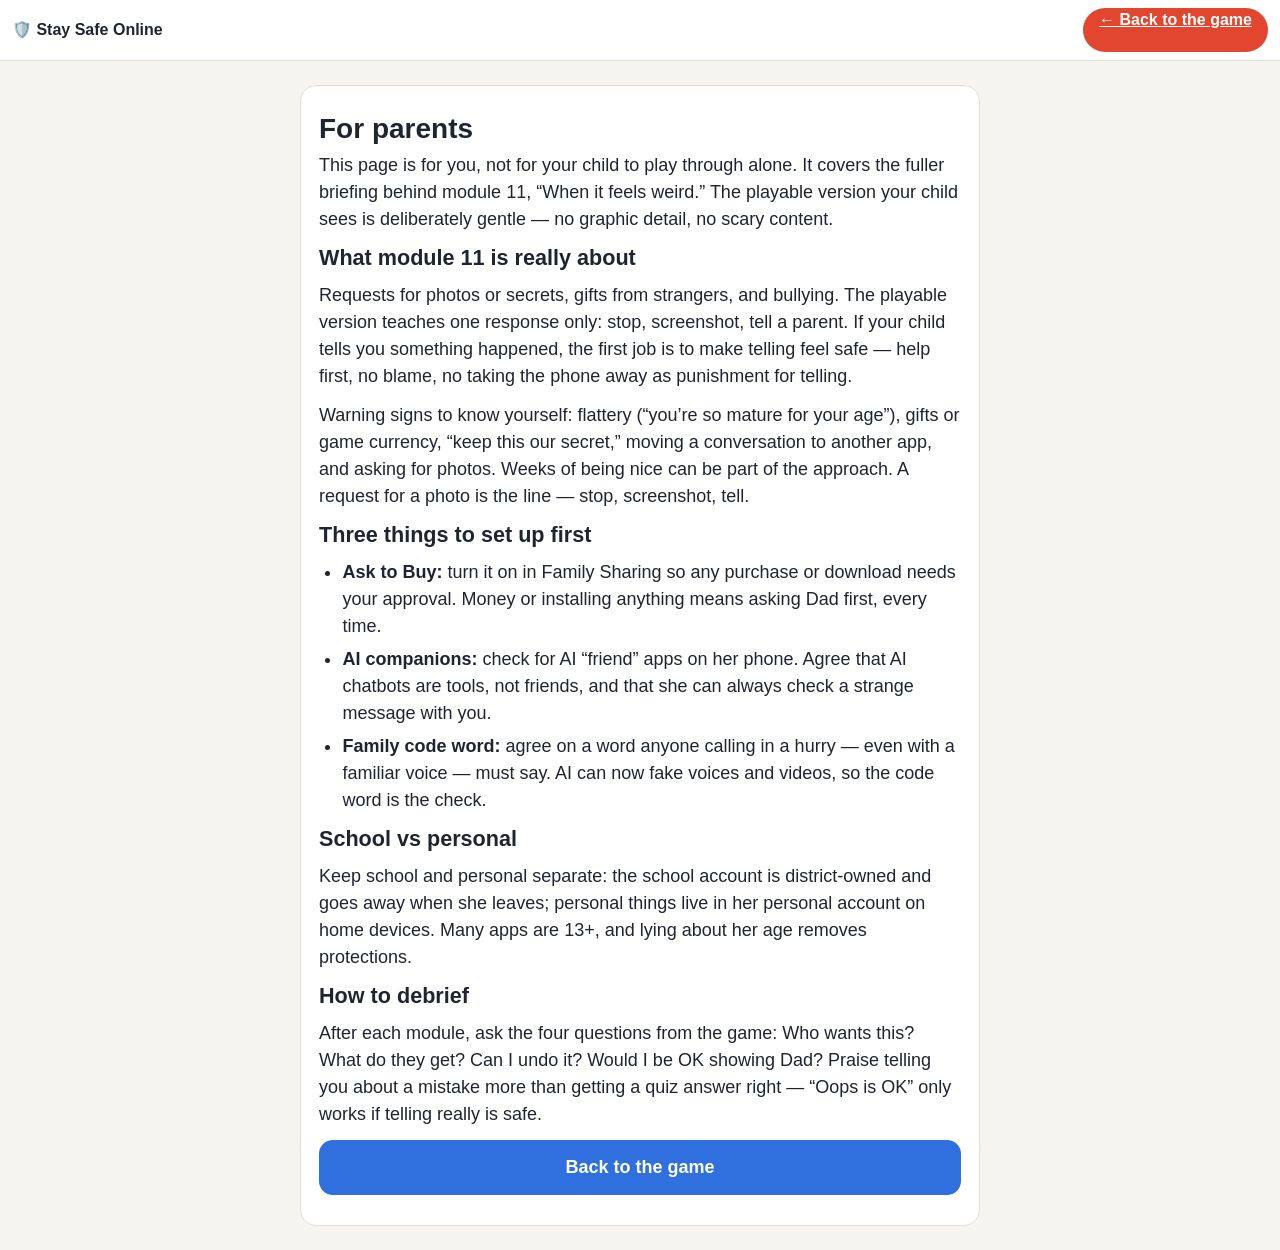
==== parents.html @ 1c19ef4d "Stay Safe Online: 12-module self-paced internet safety game Static GitHub Pages site for an 11-year-" ====
<!DOCTYPE html>
<html lang="en">
<head>
  <meta charset="utf-8">
  <meta name="viewport" content="width=device-width, initial-scale=1, viewport-fit=cover">
  <meta name="robots" content="noindex">
  <title>For parents — Stay Safe Online</title>
  <link rel="stylesheet" href="styles.css">
</head>
<body>
  <header class="topbar">
    <a class="brand" href="index.html">🛡️ Stay Safe Online</a>
    <a class="tell-dad" href="index.html">← Back to the game</a>
  </header>
  <main class="card" style="max-width: 680px; margin: 24px auto;">
    <h1>For parents</h1>
    <p>This page is for you, not for your child to play through alone. It covers the fuller briefing behind module 11, “When it feels weird.” The playable version your child sees is deliberately gentle — no graphic detail, no scary content.</p>

    <h2>What module 11 is really about</h2>
    <p>Requests for photos or secrets, gifts from strangers, and bullying. The playable version teaches one response only: stop, screenshot, tell a parent. If your child tells you something happened, the first job is to make telling feel safe — help first, no blame, no taking the phone away as punishment for telling.</p>
    <p>Warning signs to know yourself: flattery (“you’re so mature for your age”), gifts or game currency, “keep this our secret,” moving a conversation to another app, and asking for photos. Weeks of being nice can be part of the approach. A request for a photo is the line — stop, screenshot, tell.</p>

    <h2>Three things to set up first</h2>
    <ul>
      <li><strong>Ask to Buy:</strong> turn it on in Family Sharing so any purchase or download needs your approval. Money or installing anything means asking Dad first, every time.</li>
      <li><strong>AI companions:</strong> check for AI “friend” apps on her phone. Agree that AI chatbots are tools, not friends, and that she can always check a strange message with you.</li>
      <li><strong>Family code word:</strong> agree on a word anyone calling in a hurry — even with a familiar voice — must say. AI can now fake voices and videos, so the code word is the check.</li>
    </ul>

    <h2>School vs personal</h2>
    <p>Keep school and personal separate: the school account is district-owned and goes away when she leaves; personal things live in her personal account on home devices. Many apps are 13+, and lying about her age removes protections.</p>

    <h2>How to debrief</h2>
    <p>After each module, ask the four questions from the game: Who wants this? What do they get? Can I undo it? Would I be OK showing Dad? Praise telling you about a mistake more than getting a quiz answer right — “Oops is OK” only works if telling really is safe.</p>
    <p><a class="btn primary" href="index.html">Back to the game</a></p>
  </main>
</body>
</html>
---- styles.css ----
/* Stay Safe Online — mobile-first, system fonts only */
:root {
  --bg: #f6f4ef;
  --card: #ffffff;
  --ink: #1f2430;
  --muted: #5c6370;
  --line: #e3dfd6;
  --brand: #2f6fde;
  --brand-dark: #1f56b8;
  --good: #1f8a4c;
  --good-bg: #e7f6ec;
  --oops: #b45d00;
  --oops-bg: #fff3e2;
  --dad: #e2462f;
  --radius: 16px;
  color-scheme: light;
}

* { box-sizing: border-box; }

html { -webkit-text-size-adjust: 100%; }

body {
  margin: 0;
  background: var(--bg);
  color: var(--ink);
  font-family: -apple-system, BlinkMacSystemFont, "Segoe UI", Roboto, Helvetica, Arial, sans-serif;
  font-size: 18px;
  line-height: 1.5;
  overflow-x: hidden;
}

main {
  max-width: 640px;
  margin: 0 auto;
  padding: 16px 16px calc(40px + env(safe-area-inset-bottom));
  outline: none;
}

h1 { font-size: 1.75rem; line-height: 1.2; margin: 8px 0 6px; }
h2 { font-size: 1.35rem; line-height: 1.25; margin: 0 0 10px; }
h3 { font-size: 1.1rem; margin: 0 0 8px; }
p { margin: 0 0 12px; }
ul, ol { padding-left: 1.3em; margin: 0 0 12px; }
li { margin-bottom: 6px; }
a { color: var(--brand-dark); }
.small { font-size: 0.9rem; color: var(--muted); }

/* Top bar */
.topbar {
  position: sticky;
  top: 0;
  z-index: 10;
  display: flex;
  align-items: center;
  justify-content: space-between;
  gap: 8px;
  padding: 8px 12px;
  padding-top: calc(8px + env(safe-area-inset-top));
  background: var(--card);
  border-bottom: 1px solid var(--line);
}
.brand {
  font-weight: 700;
  font-size: 1rem;
  text-decoration: none;
  color: var(--ink);
  min-height: 44px;
  display: flex;
  align-items: center;
}
.tell-dad {
  min-height: 44px;
  padding: 0 16px;
  border: none;
  border-radius: 999px;
  background: var(--dad);
  color: #fff;
  font: inherit;
  font-size: 1rem;
  font-weight: 700;
  cursor: pointer;
}

/* Cards and buttons */
.card {
  background: var(--card);
  border: 1px solid var(--line);
  border-radius: var(--radius);
  padding: 18px;
  margin: 0 0 16px;
}
.btn {
  display: flex;
  align-items: center;
  justify-content: center;
  width: 100%;
  min-height: 52px;
  padding: 12px 16px;
  margin: 0 0 10px;
  border: 2px solid var(--brand);
  border-radius: 14px;
  background: var(--card);
  color: var(--brand-dark);
  font: inherit;
  font-weight: 600;
  text-align: center;
  text-decoration: none;
  cursor: pointer;
}
.btn.primary { background: var(--brand); color: #fff; }
.btn.quiet { border-color: var(--line); color: var(--muted); font-weight: 500; }
.btn:active { transform: scale(0.99); }
.btn[disabled] { opacity: 0.45; cursor: default; }

.choice {
  display: block;
  width: 100%;
  min-height: 52px;
  padding: 14px 16px;
  margin: 0 0 10px;
  border: 2px solid var(--line);
  border-radius: 14px;
  background: var(--card);
  color: var(--ink);
  font: inherit;
  text-align: left;
  cursor: pointer;
}
.choice.picked-good { border-color: var(--good); background: var(--good-bg); }
.choice.picked-oops { border-color: var(--oops); background: var(--oops-bg); }
.choice[disabled] { cursor: default; }

/* Home */
.hero { text-align: center; padding: 12px 4px 4px; }
.hero p { color: var(--muted); }
.progress-line { font-weight: 600; margin: 4px 0 14px; color: var(--ink); }
.module-list { list-style: none; padding: 0; margin: 0 0 16px; }
.module-list li { margin: 0 0 10px; }
.module-link {
  display: flex;
  align-items: center;
  gap: 12px;
  min-height: 60px;
  padding: 12px 14px;
  background: var(--card);
  border: 1px solid var(--line);
  border-radius: 14px;
  color: var(--ink);
  text-decoration: none;
}
.module-num {
  flex: 0 0 36px;
  height: 36px;
  border-radius: 50%;
  background: #e8eefb;
  color: var(--brand-dark);
  font-weight: 700;
  display: flex;
  align-items: center;
  justify-content: center;
}
.module-link.done .module-num { background: var(--good); color: #fff; }
.module-title { flex: 1; font-weight: 600; line-height: 1.3; }
.module-title small { display: block; font-weight: 400; color: var(--muted); font-size: 0.88rem; }
.module-status { font-size: 1.2rem; }

/* Module flow */
.crumb { font-size: 0.9rem; color: var(--muted); margin: 4px 0 8px; }
.steps { display: flex; gap: 6px; margin: 0 0 14px; }
.steps span { flex: 1; height: 6px; border-radius: 3px; background: var(--line); }
.steps span.on { background: var(--brand); }
.question { font-weight: 700; margin: 14px 0 10px; }

.feedback { border-radius: var(--radius); padding: 16px; margin: 6px 0 14px; }
.feedback.good { background: var(--good-bg); border: 2px solid var(--good); }
.feedback.oops { background: var(--oops-bg); border: 2px solid var(--oops); }
.feedback h3 { margin-bottom: 6px; }

.todo { background: #eef3fd; border: 1px solid #cddbf6; border-radius: var(--radius); padding: 16px; margin: 0 0 16px; }
.todo h3 { color: var(--brand-dark); }
.todo ul { margin-bottom: 0; }

.parent-note { background: #fbf2d8; border: 1px dashed #c9a43a; border-radius: var(--radius); padding: 14px 16px; margin: 0 0 16px; font-size: 0.95rem; }

.debrief ol { padding-left: 1.4em; }
.debrief li { font-weight: 600; margin-bottom: 10px; }
.debrief li span { display: block; font-weight: 400; color: var(--muted); font-size: 0.92rem; }

.nav-row { display: flex; gap: 10px; margin-top: 8px; }
.nav-row .btn { flex: 1; margin: 0; font-size: 0.95rem; }

/* Fake screens (phone mock-ups) */
.screen {
  background: #fff;
  border: 3px solid #2a2d34;
  border-radius: 22px;
  padding: 12px;
  margin: 0 0 12px;
  font-size: 0.95rem;
  overflow-wrap: anywhere;
}
.screen-label { font-size: 0.75rem; text-transform: uppercase; letter-spacing: 0.05em; color: var(--muted); margin: 0 0 8px; text-align: center; }
.addr {
  background: #eef0f3;
  border-radius: 10px;
  padding: 6px 10px;
  font-size: 0.85rem;
  color: #3a3f48;
  margin: 0 0 10px;
  text-align: center;
}
.result { padding: 8px 4px; border-bottom: 1px solid #eee; }
.result:last-child { border-bottom: none; }
.result .r-title { color: #1a0dab; font-weight: 600; }
.result .r-url { color: #2a7a3b; font-size: 0.8rem; }
.tag { display: inline-block; font-size: 0.72rem; font-weight: 700; background: #222; color: #fff; border-radius: 4px; padding: 1px 6px; margin-right: 6px; vertical-align: middle; }
.bubble-from { font-size: 0.8rem; color: var(--muted); margin: 0 0 4px; }
.bubble { background: #e9e9eb; border-radius: 18px; padding: 10px 14px; margin: 0 0 8px; max-width: 92%; }
.bubble.me { background: #0a84ff; color: #fff; margin-left: auto; }
.chatline { margin: 0 0 6px; }
.chatline b { color: #6b3fc4; }
.popup {
  border: 2px solid #d33;
  border-radius: 14px;
  padding: 12px;
  text-align: center;
  background: #fff7f7;
}
.popup.calm { border-color: #c8ccd4; background: #fafbfc; }
.fakebtns { display: flex; flex-wrap: wrap; gap: 6px; justify-content: center; margin-top: 8px; }
.fakebtn { display: inline-block; padding: 6px 12px; border-radius: 8px; background: #e6e8ec; font-size: 0.85rem; font-weight: 600; }
.fakebtn.loud { background: #1db954; color: #fff; font-size: 1rem; }
.fakebtn.red { background: #d33; color: #fff; }
.profile { display: flex; gap: 10px; align-items: center; }
.avatar { flex: 0 0 48px; height: 48px; border-radius: 50%; background: #f0e6ff; display: flex; align-items: center; justify-content: center; font-size: 1.6rem; }
.post { border: 1px solid #eee; border-radius: 12px; padding: 8px 10px; margin: 0 0 8px; }

/* Tell Dad modal */
.modal {
  position: fixed;
  inset: 0;
  z-index: 50;
  background: rgba(20, 22, 28, 0.55);
  display: flex;
  align-items: center;
  justify-content: center;
  padding: 16px;
}
.modal[hidden] { display: none; }
.modal-box {
  background: var(--card);
  border-radius: 20px;
  padding: 20px;
  max-width: 440px;
  width: 100%;
  max-height: 90vh;
  overflow-y: auto;
}

/* Parents page */
.parents h2 { margin-top: 8px; }
.parents section { margin-bottom: 18px; }
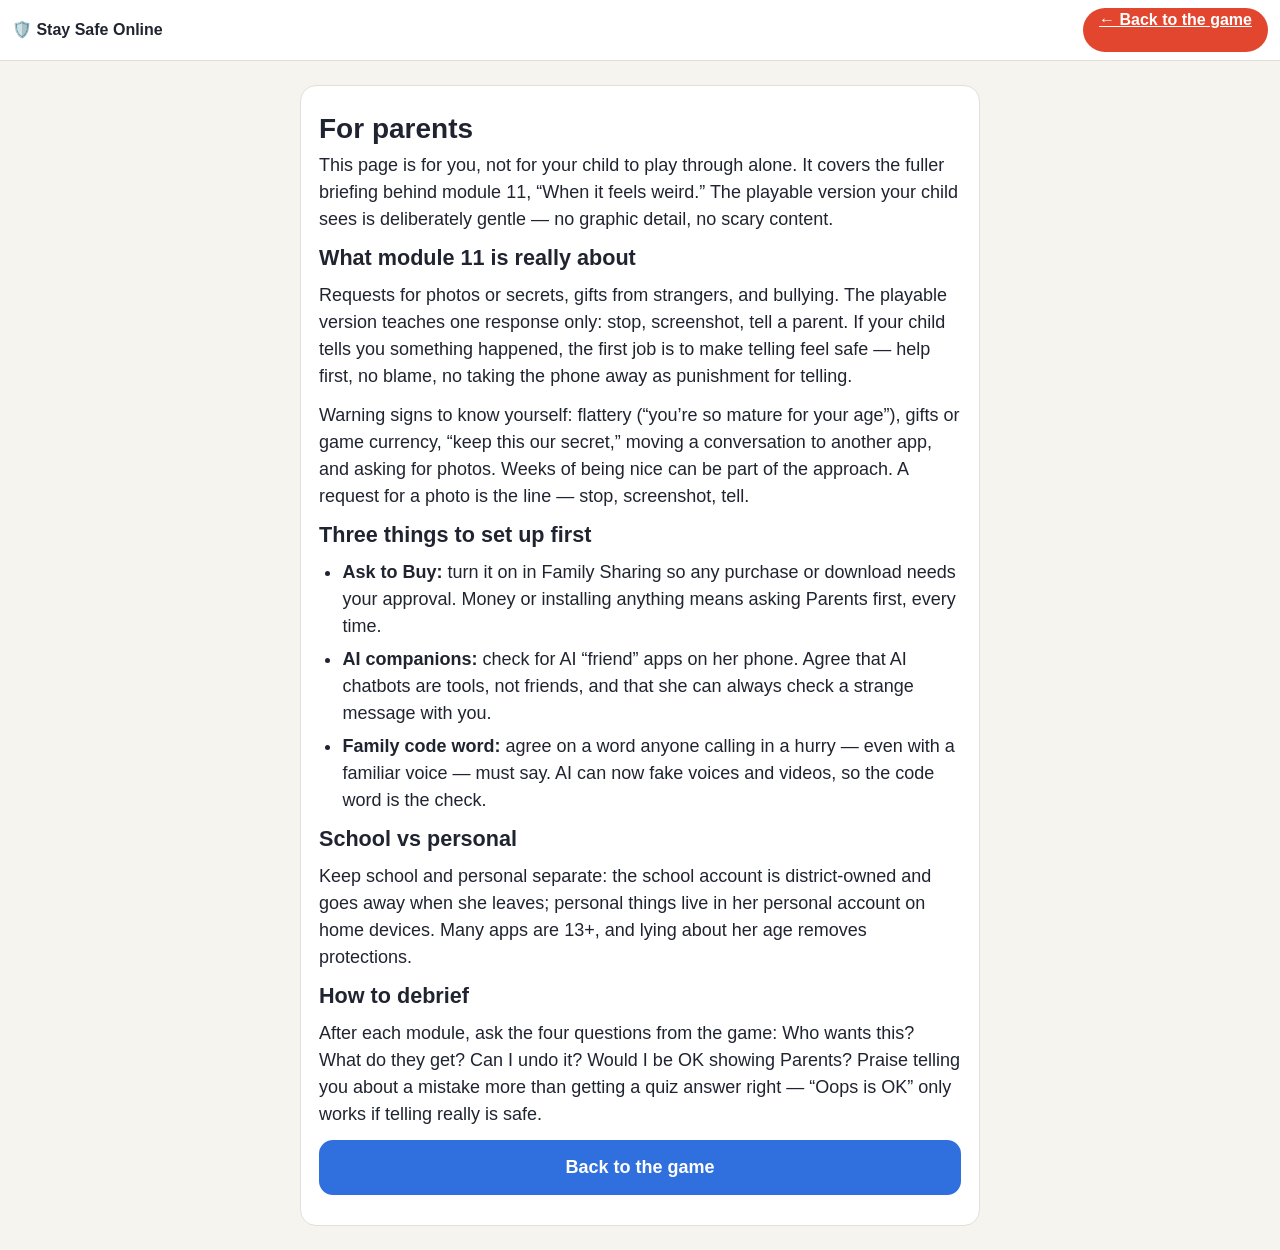
==== commit c6225082: "Say parents instead of dad throughout The button is now Tell Parents, and every mention in scenarios" ====
--- a/parents.html
+++ b/parents.html
@@ -10,7 +10,7 @@
 <body>
   <header class="topbar">
     <a class="brand" href="index.html">🛡️ Stay Safe Online</a>
-    <a class="tell-dad" href="index.html">← Back to the game</a>
+    <a class="tell-parents" href="index.html">← Back to the game</a>
   </header>
   <main class="card" style="max-width: 680px; margin: 24px auto;">
     <h1>For parents</h1>
@@ -22,7 +22,7 @@
 
     <h2>Three things to set up first</h2>
     <ul>
-      <li><strong>Ask to Buy:</strong> turn it on in Family Sharing so any purchase or download needs your approval. Money or installing anything means asking Dad first, every time.</li>
+      <li><strong>Ask to Buy:</strong> turn it on in Family Sharing so any purchase or download needs your approval. Money or installing anything means asking Parents first, every time.</li>
       <li><strong>AI companions:</strong> check for AI “friend” apps on her phone. Agree that AI chatbots are tools, not friends, and that she can always check a strange message with you.</li>
       <li><strong>Family code word:</strong> agree on a word anyone calling in a hurry — even with a familiar voice — must say. AI can now fake voices and videos, so the code word is the check.</li>
     </ul>
@@ -31,7 +31,7 @@
     <p>Keep school and personal separate: the school account is district-owned and goes away when she leaves; personal things live in her personal account on home devices. Many apps are 13+, and lying about her age removes protections.</p>
 
     <h2>How to debrief</h2>
-    <p>After each module, ask the four questions from the game: Who wants this? What do they get? Can I undo it? Would I be OK showing Dad? Praise telling you about a mistake more than getting a quiz answer right — “Oops is OK” only works if telling really is safe.</p>
+    <p>After each module, ask the four questions from the game: Who wants this? What do they get? Can I undo it? Would I be OK showing Parents? Praise telling you about a mistake more than getting a quiz answer right — “Oops is OK” only works if telling really is safe.</p>
     <p><a class="btn primary" href="index.html">Back to the game</a></p>
   </main>
 </body>
--- a/styles.css
+++ b/styles.css
@@ -11,7 +11,7 @@
   --good-bg: #e7f6ec;
   --oops: #b45d00;
   --oops-bg: #fff3e2;
-  --dad: #e2462f;
+  --parents: #e2462f;
   --radius: 16px;
   color-scheme: light;
 }
@@ -69,12 +69,12 @@
   display: flex;
   align-items: center;
 }
-.tell-dad {
+.tell-parents {
   min-height: 44px;
   padding: 0 16px;
   border: none;
   border-radius: 999px;
-  background: var(--dad);
+  background: var(--parents);
   color: #fff;
   font: inherit;
   font-size: 1rem;
@@ -113,24 +113,6 @@
 .btn:active { transform: scale(0.99); }
 .btn[disabled] { opacity: 0.45; cursor: default; }
 
-.choice {
-  display: block;
-  width: 100%;
-  min-height: 52px;
-  padding: 14px 16px;
-  margin: 0 0 10px;
-  border: 2px solid var(--line);
-  border-radius: 14px;
-  background: var(--card);
-  color: var(--ink);
-  font: inherit;
-  text-align: left;
-  cursor: pointer;
-}
-.choice.picked-good { border-color: var(--good); background: var(--good-bg); }
-.choice.picked-oops { border-color: var(--oops); background: var(--oops-bg); }
-.choice[disabled] { cursor: default; }
-
 /* Home */
 .hero { text-align: center; padding: 12px 4px 4px; }
 .hero p { color: var(--muted); }
@@ -172,7 +154,8 @@
 .steps span.on { background: var(--brand); }
 .question { font-weight: 700; margin: 14px 0 10px; }
 
-.feedback { border-radius: var(--radius); padding: 16px; margin: 6px 0 14px; }
+.feedback { border-radius: var(--radius); padding: 16px; margin: 6px 0 14px; scroll-margin-top: 72px; }
+#result { scroll-margin-top: 72px; }
 .feedback.good { background: var(--good-bg); border: 2px solid var(--good); }
 .feedback.oops { background: var(--oops-bg); border: 2px solid var(--oops); }
 .feedback h3 { margin-bottom: 6px; }
@@ -190,53 +173,12 @@
 .nav-row { display: flex; gap: 10px; margin-top: 8px; }
 .nav-row .btn { flex: 1; margin: 0; font-size: 0.95rem; }
 
-/* Fake screens (phone mock-ups) */
-.screen {
-  background: #fff;
-  border: 3px solid #2a2d34;
-  border-radius: 22px;
-  padding: 12px;
-  margin: 0 0 12px;
-  font-size: 0.95rem;
-  overflow-wrap: anywhere;
-}
-.screen-label { font-size: 0.75rem; text-transform: uppercase; letter-spacing: 0.05em; color: var(--muted); margin: 0 0 8px; text-align: center; }
-.addr {
-  background: #eef0f3;
-  border-radius: 10px;
-  padding: 6px 10px;
-  font-size: 0.85rem;
-  color: #3a3f48;
-  margin: 0 0 10px;
-  text-align: center;
-}
-.result { padding: 8px 4px; border-bottom: 1px solid #eee; }
-.result:last-child { border-bottom: none; }
-.result .r-title { color: #1a0dab; font-weight: 600; }
-.result .r-url { color: #2a7a3b; font-size: 0.8rem; }
-.tag { display: inline-block; font-size: 0.72rem; font-weight: 700; background: #222; color: #fff; border-radius: 4px; padding: 1px 6px; margin-right: 6px; vertical-align: middle; }
-.bubble-from { font-size: 0.8rem; color: var(--muted); margin: 0 0 4px; }
+/* Message bubbles */
 .bubble { background: #e9e9eb; border-radius: 18px; padding: 10px 14px; margin: 0 0 8px; max-width: 92%; }
 .bubble.me { background: #0a84ff; color: #fff; margin-left: auto; }
-.chatline { margin: 0 0 6px; }
-.chatline b { color: #6b3fc4; }
-.popup {
-  border: 2px solid #d33;
-  border-radius: 14px;
-  padding: 12px;
-  text-align: center;
-  background: #fff7f7;
-}
-.popup.calm { border-color: #c8ccd4; background: #fafbfc; }
-.fakebtns { display: flex; flex-wrap: wrap; gap: 6px; justify-content: center; margin-top: 8px; }
-.fakebtn { display: inline-block; padding: 6px 12px; border-radius: 8px; background: #e6e8ec; font-size: 0.85rem; font-weight: 600; }
-.fakebtn.loud { background: #1db954; color: #fff; font-size: 1rem; }
-.fakebtn.red { background: #d33; color: #fff; }
-.profile { display: flex; gap: 10px; align-items: center; }
 .avatar { flex: 0 0 48px; height: 48px; border-radius: 50%; background: #f0e6ff; display: flex; align-items: center; justify-content: center; font-size: 1.6rem; }
-.post { border: 1px solid #eee; border-radius: 12px; padding: 8px 10px; margin: 0 0 8px; }
-
-/* Tell Dad modal */
+
+/* Tell Parents modal */
 .modal {
   position: fixed;
   inset: 0;
@@ -261,3 +203,390 @@
 /* Parents page */
 .parents h2 { margin-top: 8px; }
 .parents section { margin-bottom: 18px; }
+
+/* Realistic simulation: fake Safari + toy game + phishing ad */
+.sim-browser { border: 3px solid #2a2d34; border-radius: 22px; overflow: hidden; margin: 0 0 12px; background: #fff; }
+.sim-tabbar { display: flex; align-items: center; gap: 8px; padding: 8px 10px; background: #eef0f3; border-bottom: 1px solid var(--line); }
+.sim-tab { display: inline-flex; align-items: center; gap: 6px; background: #fff; border: 1px solid #d5d8de; border-radius: 10px 10px 0 0; padding: 6px 8px; font-size: 0.9rem; font-weight: 600; }
+.sim-tab-close { width: 28px; height: 28px; border-radius: 50%; border: none; background: #dfe3e8; font-size: 0.95rem; font-weight: 700; cursor: pointer; }
+.sim-tab-close:active { background: #c6ccd3; }
+.sim-addr { flex: 1; background: #fff; border-radius: 10px; padding: 6px 10px; font-size: 0.82rem; color: #3a3f48; text-align: center; overflow: hidden; text-overflow: ellipsis; white-space: nowrap; }
+.sim-game { position: relative; padding: 12px; min-height: 260px; background: linear-gradient(#dff3ff, #fff8e1); }
+.sim-score { font-weight: 700; margin-bottom: 8px; }
+.sim-field { position: relative; height: 200px; }
+.sim-star { position: absolute; width: 52px; height: 52px; font-size: 2rem; background: transparent; border: none; cursor: pointer; }
+.sim-ad { position: absolute; inset: 0; background: rgba(20, 22, 28, 0.45); display: flex; align-items: center; justify-content: center; padding: 16px; z-index: 5; }
+.sim-ad[hidden] { display: none; }
+.sim-ad-box { position: relative; background: #fff7f7; border: 3px solid #d33; border-radius: 16px; padding: 18px 14px 14px; text-align: center; width: 100%; max-width: 340px; }
+.sim-ad-box h3 { font-size: 1.4rem; margin-bottom: 6px; }
+.sim-fake-x { position: absolute; top: 6px; right: 6px; width: 28px; height: 28px; border-radius: 50%; border: none; background: #e6e8ec; font-weight: 700; cursor: pointer; }
+.sim-claim, .sim-claim2 { display: block; width: 100%; min-height: 52px; margin: 8px 0 0; border: none; border-radius: 12px; font: inherit; font-weight: 800; cursor: pointer; }
+.sim-claim { background: #1db954; color: #fff; font-size: 1.1rem; }
+.sim-claim2 { background: #2f6fde; color: #fff; }
+.sim-actions { margin: 0 0 12px; }
+
+/* Shared realistic-simulation pieces: pretend iPhone, Safari, App Store */
+.sim-root.sim-locked { pointer-events: none; opacity: 0.75; }
+.sim-phone { border: 3px solid #2a2d34; border-radius: 26px; overflow: hidden; margin: 0 0 12px; background: #fff; font-size: 0.95rem; }
+.sim-status { display: flex; justify-content: space-between; padding: 6px 16px 4px; font-size: 0.8rem; font-weight: 700; background: #f2f2f7; }
+.sim-notif { margin: 8px; padding: 10px 12px; border-radius: 14px; background: rgba(242, 242, 247, 0.96); border: 1px solid #e0e0e6; box-shadow: 0 2px 8px rgba(0, 0, 0, 0.08); font-size: 0.9rem; }
+.sim-notif b { display: block; font-size: 0.8rem; color: var(--muted); }
+.sim-home, .sim-dock { display: grid; grid-template-columns: repeat(4, 1fr); gap: 10px 4px; padding: 12px 8px; }
+.sim-home { background: linear-gradient(#cfe3ff, #f5d9ff); min-height: 170px; align-content: start; }
+.sim-dock { background: #e9e9ef; }
+.sim-icon { display: flex; flex-direction: column; align-items: center; gap: 4px; min-height: 76px; padding: 2px; border: none; background: transparent; font: inherit; font-size: 0.72rem; color: #1f2430; cursor: pointer; }
+.sim-icon-img { display: flex; align-items: center; justify-content: center; width: 52px; height: 52px; border-radius: 13px; font-size: 1.7rem; box-shadow: 0 1px 3px rgba(0, 0, 0, 0.15); }
+.sim-page { padding: 10px 12px; min-height: 220px; }
+.sim-gbar { display: flex; align-items: center; justify-content: space-between; margin-bottom: 8px; }
+.sim-gbar button { min-width: 44px; min-height: 44px; border: none; background: transparent; font-size: 1.2rem; cursor: pointer; color: #5f6368; }
+.sim-glogo { font-size: 1.4rem; font-weight: 700; color: #4a73d8; }
+.sim-gsearch { display: block; width: 100%; min-height: 44px; padding: 8px 14px; margin: 0 0 6px; border: 1px solid #dfe1e5; border-radius: 22px; background: #fff; font: inherit; text-align: left; cursor: pointer; }
+.sim-result { display: block; width: 100%; min-height: 52px; padding: 8px 4px; border: none; border-bottom: 1px solid #eee; background: transparent; font: inherit; text-align: left; cursor: pointer; }
+.sim-result .r-title { display: block; color: #1a0dab; font-weight: 600; }
+.sim-result .r-url { display: block; color: #2a7a3b; font-size: 0.8rem; }
+.sim-urlbar { padding: 6px 10px; background: #f2f2f7; border-top: 1px solid #ddd; }
+.sim-url { display: block; width: 100%; min-height: 44px; border: none; border-radius: 12px; background: #fff; font: inherit; font-size: 0.88rem; color: #3a3f48; cursor: pointer; overflow: hidden; text-overflow: ellipsis; white-space: nowrap; }
+.sim-toolbar { display: flex; justify-content: space-around; padding: 2px 4px 6px; background: #f2f2f7; }
+.sim-toolbar button { min-width: 44px; min-height: 44px; border: none; background: transparent; color: #0a6cff; font-size: 1.4rem; cursor: pointer; }
+.sim-tabs-ico { display: inline-block; width: 16px; height: 16px; border: 2px solid #0a6cff; border-radius: 3px; box-shadow: 4px -4px 0 -2px #f2f2f7, 4px -4px 0 0 #0a6cff; }
+.sim-cats { background: #fffbe6; }
+.sim-cats h3 { text-align: center; font-size: 1.3rem; }
+.sim-badge { display: block; margin: 0 auto 10px; min-height: 44px; padding: 6px 14px; border: 2px solid #1f8a4c; border-radius: 999px; background: #e7f6ec; color: #1f8a4c; font: inherit; font-size: 0.85rem; font-weight: 700; cursor: pointer; }
+.sim-loud { display: block; width: 100%; min-height: 52px; margin: 0 0 10px; border: none; border-radius: 12px; background: #ff5a1f; color: #fff; font: inherit; font-weight: 800; cursor: pointer; }
+.sim-foot { display: block; width: 100%; min-height: 44px; border: none; background: transparent; color: var(--muted); font: inherit; font-size: 0.8rem; cursor: pointer; }
+.sim-store { padding: 8px 12px 12px; }
+.sim-link { min-height: 44px; padding: 0 4px; border: none; background: transparent; color: #0a6cff; font: inherit; cursor: pointer; }
+.sim-app-head { display: flex; gap: 12px; align-items: flex-start; margin: 4px 0 10px; }
+.sim-app-icon { flex: 0 0 84px; height: 84px; border-radius: 20px; background: #d6ecff; display: flex; align-items: center; justify-content: center; font-size: 2.8rem; }
+.sim-app-meta { flex: 1; min-width: 0; }
+.sim-app-meta strong { display: block; font-size: 1.1rem; }
+.sim-dev { display: block; min-height: 44px; padding: 0; border: none; background: transparent; color: #0a6cff; font: inherit; font-size: 0.9rem; text-align: left; cursor: pointer; }
+.sim-get-row { display: flex; align-items: center; gap: 8px; flex-wrap: wrap; }
+.sim-get { min-width: 76px; min-height: 44px; border: none; border-radius: 999px; background: #0a6cff; color: #fff; font: inherit; font-weight: 800; cursor: pointer; }
+.sim-pick { display: block; width: 100%; min-height: 44px; margin: 0 0 8px; border: none; border-radius: 12px; background: #fff4d6; font: inherit; font-size: 0.88rem; font-weight: 700; cursor: pointer; }
+.sim-row { display: flex; justify-content: space-between; align-items: center; width: 100%; min-height: 48px; padding: 0 4px; border: none; border-top: 1px solid #eee; background: transparent; font: inherit; cursor: pointer; }
+.sim-reveal { margin-top: 8px; padding: 10px 12px; border-radius: 12px; background: #f2f2f7; font-size: 0.9rem; }
+.sim-check { font-weight: 700; font-size: 0.95rem; margin: 0 0 10px; }
+.sim-hint { background: #fffbea; border: 1px solid #e6d27a; border-radius: 12px; padding: 10px 12px; font-size: 0.95rem; scroll-margin-top: 72px; }
+.sim-hint[hidden] { display: none; }
+
+/* Modules 2-4 simulations: search ads, video feed, download page,
+   cookie banner, permission alert, game pop-ups, game chat, Messages */
+.sim-rel { position: relative; }
+.sim-homebar { display: flex; align-items: center; justify-content: center; width: 100%; min-height: 44px; border: none; background: #f2f2f7; cursor: pointer; }
+.sim-homebar span { display: block; width: 134px; height: 5px; border-radius: 3px; background: #1f2430; }
+.sim-overlay { position: absolute; inset: 0; z-index: 5; display: flex; align-items: center; justify-content: center; padding: 14px; background: rgba(20, 22, 28, 0.45); }
+.sim-overlay.sim-bottom { align-items: flex-end; padding: 8px; }
+.sim-reveal p { margin: 0; }
+
+.sim-adline { display: flex; align-items: center; justify-content: space-between; margin-top: 4px; }
+.sim-spons { font-size: 0.78rem; font-weight: 700; color: #3a3f48; }
+.sim-adinfo { min-width: 44px; min-height: 44px; border: none; background: transparent; font-size: 1.1rem; color: #5f6368; cursor: pointer; }
+.sim-result .r-desc { display: block; color: #4d5156; font-size: 0.85rem; }
+.sim-shopnow { display: block; min-height: 44px; margin: 0 0 6px; padding: 0 16px; border: 1px solid #dfe1e5; border-radius: 22px; background: #fff; color: #1a0dab; font: inherit; font-size: 0.9rem; font-weight: 600; cursor: pointer; }
+.sim-salepage { text-align: center; background: #fff7f7; }
+.sim-fakebuy { display: inline-block; padding: 10px 22px; border-radius: 12px; background: #1db954; color: #fff; font-weight: 800; margin-bottom: 8px; }
+
+.sim-video { position: relative; min-height: 330px; padding: 12px 64px 12px 12px; background: linear-gradient(160deg, #ff8fb8, #8a4fd8 60%, #2a1a4a); color: #fff; display: flex; flex-direction: column; justify-content: space-between; }
+.sim-vid-art { text-align: center; font-size: 3rem; line-height: 1.2; padding-top: 18px; }
+.sim-vid-art span { font-size: 1rem; font-weight: 700; }
+.sim-rail { position: absolute; right: 6px; bottom: 16px; display: flex; flex-direction: column; gap: 6px; }
+.sim-rail button { display: flex; flex-direction: column; align-items: center; min-width: 50px; min-height: 56px; border: none; background: transparent; color: #fff; font: inherit; font-size: 1.5rem; cursor: pointer; }
+.sim-rail button span { font-size: 0.7rem; font-weight: 700; }
+.sim-vcap p { margin: 0; font-size: 0.9rem; }
+.sim-vuser { display: flex; align-items: center; gap: 8px; }
+.sim-vname { min-height: 44px; padding: 0; border: none; background: transparent; color: #fff; font: inherit; font-weight: 800; cursor: pointer; }
+.sim-follow { min-height: 36px; padding: 0 12px; border: 1px solid #fff; border-radius: 8px; background: transparent; color: #fff; font: inherit; font-size: 0.8rem; font-weight: 700; cursor: pointer; }
+.sim-paid { display: block; min-height: 32px; padding: 0; border: none; background: transparent; color: rgba(255, 255, 255, 0.8); font: inherit; font-size: 0.75rem; cursor: pointer; }
+.sim-more { min-height: 32px; padding: 0 2px; border: none; background: transparent; color: rgba(255, 255, 255, 0.75); font: inherit; font-weight: 700; cursor: pointer; }
+.sim-tags { display: flex; flex-wrap: wrap; gap: 4px; }
+.sim-htag { min-height: 44px; padding: 0 6px; border: none; background: transparent; color: #fff; font: inherit; font-size: 0.9rem; font-weight: 800; cursor: pointer; }
+.sim-vbtns { display: flex; gap: 8px; padding: 8px; }
+.sim-shopbar, .sim-codebtn { flex: 1; min-height: 48px; border: none; border-radius: 12px; font: inherit; font-size: 0.85rem; font-weight: 800; cursor: pointer; }
+.sim-shopbar { background: #ff3b7f; color: #fff; }
+.sim-codebtn { background: #f2f2f7; color: #1f2430; }
+
+.sim-dlpage h3 { text-align: center; }
+.sim-preview { text-align: center; font-size: 2rem; background: #fdf3ff; border-radius: 12px; padding: 8px; margin: 0 0 8px; }
+.sim-dlad { position: relative; margin: 0 0 8px; }
+.sim-admark { position: absolute; top: 2px; right: 6px; font-size: 0.6rem; color: rgba(255, 255, 255, 0.85); }
+.sim-dl { display: block; width: 100%; min-height: 56px; border: none; border-radius: 12px; background: #1db954; color: #fff; font: inherit; font-size: 1.05rem; font-weight: 800; cursor: pointer; }
+.sim-file { font-size: 0.85rem; color: #3a3f48; margin: 0 0 8px; }
+.sim-filelink { min-height: 44px; padding: 0 4px; border: none; background: transparent; color: #0a6cff; font: inherit; font-size: 0.85rem; text-decoration: underline; cursor: pointer; }
+
+.sim-libhead { font-weight: 800; font-size: 1.1rem; color: #1f56b8; margin: 0 0 8px; }
+.sim-cookie { position: absolute; left: 8px; right: 8px; bottom: 8px; z-index: 5; padding: 12px; border-radius: 14px; background: #fff; border: 1px solid #c8ccd4; box-shadow: 0 -2px 14px rgba(0, 0, 0, 0.18); font-size: 0.9rem; }
+.sim-cookie p { margin: 4px 0 8px; }
+.sim-cbtns { display: flex; gap: 8px; }
+.sim-cbtn { flex: 1; min-height: 44px; border: 1px solid #1f56b8; border-radius: 10px; background: #fff; color: #1f56b8; font: inherit; font-weight: 700; cursor: pointer; }
+.sim-cbtn.wide { display: block; width: 100%; }
+.sim-clink { display: block; width: 100%; min-height: 44px; border: none; background: transparent; color: #5c6370; font: inherit; font-size: 0.85rem; text-decoration: underline; cursor: pointer; }
+.sim-crow { display: flex; align-items: center; justify-content: space-between; gap: 8px; }
+.sim-switch { position: relative; flex: 0 0 56px; width: 56px; height: 44px; border: none; background: transparent; cursor: pointer; }
+.sim-switch span { position: absolute; left: 2px; top: 7px; width: 52px; height: 30px; border-radius: 15px; background: #d1d1d6; }
+.sim-switch span::after { content: ""; position: absolute; left: 2px; top: 2px; width: 26px; height: 26px; border-radius: 50%; background: #fff; box-shadow: 0 1px 3px rgba(0, 0, 0, 0.3); }
+.sim-switch.on span { background: #34c759; }
+.sim-switch.on span::after { left: 24px; }
+
+.sim-flash { min-height: 300px; padding: 16px; background: #1c1c1e; color: #fff; text-align: center; }
+.sim-flash.on { background: #fff7c2; color: #1f2430; }
+.sim-flash-name { font-weight: 700; }
+.sim-flash-btn { width: 120px; height: 120px; border-radius: 50%; border: 4px solid #555; background: #2c2c2e; font-size: 3rem; cursor: pointer; }
+.sim-flash.on .sim-flash-btn { background: #ffe066; border-color: #f2c200; }
+.sim-alert { width: 100%; max-width: 280px; border-radius: 14px; overflow: hidden; background: rgba(245, 245, 247, 0.98); color: #1f2430; text-align: center; }
+.sim-alert-t { font-weight: 700; font-size: 0.95rem; margin: 14px 14px 4px; }
+.sim-alert-b { font-size: 0.8rem; margin: 0 14px 12px; }
+.sim-alert button { display: block; width: 100%; min-height: 44px; border: none; border-top: 1px solid #c8c8cc; background: transparent; color: #0a6cff; font: inherit; font-size: 1rem; cursor: pointer; }
+
+.sim-gamescreen { min-height: 300px; padding: 10px 12px; background: linear-gradient(#bfe6ff, #e9d6ff); }
+.sim-gtitle { display: flex; justify-content: space-between; font-weight: 800; margin: 0 0 10px; }
+.sim-levelup { text-align: center; background: #fff; border-radius: 16px; padding: 16px; margin-top: 20px; }
+.sim-stars { font-size: 2rem; margin: 0 0 8px; }
+.sim-gbtn { min-height: 52px; padding: 0 24px; border: none; border-radius: 14px; background: #2f6fde; color: #fff; font: inherit; font-weight: 800; cursor: pointer; }
+.sim-board { display: grid; grid-template-columns: repeat(4, 1fr); gap: 8px; }
+.sim-bubble { min-height: 56px; border: none; background: transparent; font-size: 2rem; cursor: pointer; }
+.sim-gpop { width: 100%; max-width: 320px; padding: 14px; border: 3px solid #d33; border-radius: 16px; background: #fff7f7; text-align: center; }
+.sim-gpop p { margin: 0 0 6px; }
+.sim-countdown { font-size: 1.3rem; font-weight: 800; color: #d33; }
+.sim-later { display: block; margin: 6px auto 0; min-height: 44px; padding: 0 12px; border: none; background: transparent; color: #8a8f98; font: inherit; font-size: 0.8rem; cursor: pointer; }
+
+.sim-shop { background: linear-gradient(#2a1a4a, #4a2a7a); color: #fff; }
+.sim-shophead { display: flex; align-items: center; justify-content: space-between; margin: 0 0 10px; }
+.sim-gback { min-height: 44px; padding: 0 10px; border: none; border-radius: 10px; background: rgba(255, 255, 255, 0.15); color: #fff; font: inherit; font-weight: 700; cursor: pointer; }
+.sim-deal { padding: 12px; border: 3px solid #ffcc00; border-radius: 16px; background: rgba(255, 255, 255, 0.08); text-align: center; }
+.sim-deal p { margin: 0 0 6px; }
+.sim-deal .small { color: #e0d6f5; }
+.sim-deal-t { font-weight: 800; color: #ffcc00; }
+.sim-shop .sim-countdown { color: #ff6b6b; font-size: 1.8rem; }
+.sim-items { display: grid; grid-template-columns: 1fr 1fr; gap: 8px; margin-top: 10px; }
+.sim-item { display: flex; flex-direction: column; align-items: center; min-height: 80px; padding: 6px; border: none; border-radius: 12px; background: rgba(255, 255, 255, 0.12); color: #fff; font: inherit; font-size: 1.6rem; cursor: pointer; }
+.sim-item span { font-size: 0.8rem; }
+.sim-field-fake { margin: 0 0 6px; padding: 8px 10px; border: 1px solid #c8ccd4; border-radius: 8px; background: #fff; color: #1f2430; text-align: left; font-size: 0.9rem; }
+
+.sim-chat { min-height: 320px; display: flex; flex-direction: column; background: #fff; }
+.sim-chathead, .sim-msghead { display: flex; align-items: center; justify-content: space-between; gap: 6px; padding: 2px 6px; background: #f2f2f7; border-bottom: 1px solid #e0e0e6; }
+.sim-chatname { flex: 1; min-height: 44px; border: none; background: transparent; font: inherit; font-weight: 800; cursor: pointer; }
+.sim-dots { min-width: 44px; min-height: 44px; border: none; background: transparent; font-size: 1.3rem; color: #0a6cff; cursor: pointer; }
+.sim-thread { flex: 1; padding: 10px; }
+.sim-day { text-align: center; font-size: 0.75rem; color: var(--muted); margin: 0 0 8px; }
+.sim-compose { display: block; width: calc(100% - 16px); min-height: 44px; margin: 6px 8px 8px; padding: 0 14px; border: 1px solid #d1d1d6; border-radius: 22px; background: #fff; color: #8a8f98; font: inherit; text-align: left; cursor: pointer; }
+.sim-qt { display: flex; background: #d1d4da; }
+.sim-qt button { flex: 1; min-height: 44px; border: none; border-right: 1px solid #b8bcc4; background: transparent; font: inherit; font-size: 0.85rem; cursor: pointer; }
+.sim-qt button:last-child { border-right: none; }
+.sim-keys { display: flex; flex-direction: column; align-items: center; gap: 6px; padding: 8px 4px 12px; background: #d1d4da; color: #3a3f48; font-size: 0.95rem; letter-spacing: 0.3em; }
+.sim-sheet { width: 100%; }
+.sim-sheet button { display: block; width: 100%; min-height: 50px; border: none; border-bottom: 1px solid #d1d1d6; background: #f9f9fb; color: #0a6cff; font: inherit; cursor: pointer; }
+.sim-sheet button:first-child { border-radius: 14px 14px 0 0; }
+.sim-sheet button:nth-child(3) { border-radius: 0 0 14px 14px; border-bottom: none; }
+.sim-sheet button.danger { color: #d33; font-weight: 700; }
+.sim-sheet button.cancel { margin-top: 8px; border-radius: 14px; font-weight: 700; }
+
+.sim-sender { flex: 1; display: flex; flex-direction: column; align-items: center; font-size: 0.8rem; padding: 4px 44px 4px 0; }
+.sim-sender small { color: var(--muted); }
+.sim-av { display: flex; align-items: center; justify-content: center; width: 36px; height: 36px; border-radius: 50%; background: #a0a4ad; color: #fff; font-weight: 700; }
+.sim-junk { margin: 8px; padding: 8px 10px; border-radius: 12px; background: #f2f2f7; font-size: 0.8rem; text-align: center; color: #3a3f48; }
+.sim-junkbtn { display: block; width: 100%; min-height: 44px; border: none; background: transparent; color: #0a6cff; font: inherit; font-size: 0.9rem; font-weight: 600; cursor: pointer; }
+.sim-linkcard { display: block; width: 92%; min-height: 56px; padding: 8px 12px; border: none; border-radius: 14px; background: #e9e9eb; font: inherit; text-align: left; cursor: pointer; }
+.sim-linkcard b, .sim-linkcard span { display: block; }
+.sim-linkcard span { font-size: 0.8rem; color: var(--muted); }
+.sim-gzapp { text-align: center; background: #fff8ee; }
+.sim-ok { color: var(--good); font-weight: 700; }
+
+/* Modules 5-7 simulations: Messages inbox, Camera + QR poster, virus page,
+   Safari tab switcher, Robux generator, in-game chat, mystery chest,
+   friend requests */
+.sim-sheet button.endgrp { border-radius: 0 0 14px 14px; border-bottom: none; }
+.sim-sheet button.solo { border-radius: 14px; border-bottom: none; }
+.sim-chips { display: flex; flex-wrap: wrap; gap: 6px; padding: 8px; background: #d1d4da; }
+.sim-chips button { flex: 1 1 auto; min-height: 44px; padding: 6px 12px; border: none; border-radius: 22px; background: #fff; color: #1f2430; font: inherit; font-size: 0.85rem; cursor: pointer; }
+
+.sim-inbox { min-height: 260px; }
+.sim-inbox-t { font-size: 1.5rem; font-weight: 800; margin: 6px 12px 4px; }
+.sim-inrow { display: flex; align-items: center; gap: 8px; width: 100%; min-height: 64px; padding: 8px 10px 8px 2px; border: none; border-bottom: 1px solid #eee; background: #fff; font: inherit; text-align: left; cursor: pointer; }
+.sim-dot { flex: 0 0 12px; color: #0a84ff; font-size: 0.7rem; text-align: center; }
+.sim-inmain { flex: 1; min-width: 0; }
+.sim-inname { display: flex; justify-content: space-between; gap: 6px; }
+.sim-inname small { color: var(--muted); font-size: 0.75rem; white-space: nowrap; }
+.sim-inprev { display: block; color: var(--muted); font-size: 0.82rem; overflow: hidden; text-overflow: ellipsis; white-space: nowrap; }
+
+.sim-cam { background: #000; color: #fff; }
+.sim-camtop, .sim-camctrl { display: flex; align-items: center; justify-content: space-between; padding: 4px 12px; }
+.sim-camtop span { font-size: 0.75rem; font-weight: 700; color: #ffd60a; letter-spacing: 0.08em; }
+.sim-camtop button, .sim-zoom { min-width: 44px; min-height: 44px; border: none; border-radius: 50%; background: rgba(255, 255, 255, 0.14); color: #fff; font: inherit; font-size: 0.9rem; cursor: pointer; }
+.sim-viewfinder { position: relative; padding: 14px 12px 70px; background: linear-gradient(#7fb069, #4a7c3a); }
+.sim-viewfinder.snap { animation: simSnap 0.3s; }
+@keyframes simSnap { 0% { filter: brightness(3); } 100% { filter: none; } }
+.sim-poster { display: flex; flex-direction: column; align-items: center; gap: 6px; width: 100%; padding: 12px; border: 4px solid #f2c200; border-radius: 6px; background: #fffdf2; color: #1f2430; font: inherit; font-size: 0.85rem; cursor: pointer; }
+.sim-qr { display: grid; grid-template-columns: repeat(7, 12px); gap: 0; padding: 6px; background: #fff; border: 1px solid #ccc; }
+.sim-qr i { display: block; width: 12px; height: 12px; }
+.sim-qr i.on { background: #111; }
+.sim-qrchip { position: absolute; left: 50%; bottom: 12px; transform: translateX(-50%); display: flex; flex-direction: column; align-items: center; min-height: 48px; width: 86%; padding: 6px 12px; border: none; border-radius: 14px; background: #ffd60a; color: #1f2430; font: inherit; font-size: 0.85rem; cursor: pointer; overflow-wrap: anywhere; }
+.sim-qrchip span { font-size: 0.72rem; }
+.sim-camctrl { padding: 8px 18px; }
+.sim-shutter { width: 64px; height: 64px; border: 4px solid #fff; border-radius: 50%; background: #fff; box-shadow: inset 0 0 0 3px #000; cursor: pointer; }
+
+.sim-dino { background: #f3fbe9; min-height: 400px; }
+.sim-virusbg { background: rgba(120, 0, 0, 0.6); align-items: flex-start; }
+.sim-virus { width: 100%; padding: 12px; border: 3px solid #d33; border-radius: 12px; background: #fff; text-align: center; }
+.sim-virus h3 { color: #d33; }
+.sim-virus p { margin: 0 0 6px; }
+.sim-claim.sim-red { background: #d33; }
+.sim-telno { display: block; width: 100%; min-height: 44px; margin-top: 8px; border: none; background: transparent; color: #0a6cff; font: inherit; font-size: 0.85rem; text-decoration: underline; cursor: pointer; }
+
+.sim-tabgrid { display: grid; grid-template-columns: 1fr 1fr; gap: 10px; padding: 14px 10px; min-height: 260px; background: #3a3a3c; align-content: start; }
+.sim-tabcard { min-width: 0; border-radius: 12px; overflow: hidden; background: #fff; }
+.sim-tabcard-head { display: flex; align-items: center; justify-content: space-between; gap: 2px; padding-left: 6px; background: #e5e5ea; font-size: 0.68rem; font-weight: 700; min-width: 0; }
+.sim-tabcard-head span { overflow: hidden; text-overflow: ellipsis; white-space: nowrap; }
+.sim-tabx { flex: 0 0 44px; min-height: 44px; border: none; background: transparent; font-size: 1rem; font-weight: 700; cursor: pointer; }
+.sim-tabprev { display: block; width: 100%; min-height: 110px; border: none; background: #f3fbe9; font: inherit; font-size: 0.85rem; text-align: center; cursor: pointer; }
+.sim-tabprev-red { background: #ffe5e5; color: #d33; font-weight: 800; }
+.sim-tabbot { display: flex; align-items: center; justify-content: space-between; padding: 4px 12px; background: #2c2c2e; color: #fff; font-size: 0.85rem; }
+
+.sim-rbx { background: #fffbe6; text-align: center; }
+.sim-ticker { font-size: 0.8rem; color: var(--good); font-weight: 700; margin: 0 0 8px; }
+.sim-input { display: block; width: 100%; min-height: 52px; margin: 0 0 8px; padding: 4px 10px; border: 1px solid #c8ccd4; border-radius: 8px; background: #fff; font: inherit; font-size: 0.9rem; text-align: left; cursor: pointer; }
+.sim-input small { display: block; font-size: 0.7rem; color: var(--muted); }
+.sim-input .ph { color: #a0a4ad; }
+.sim-amts { display: flex; gap: 6px; margin: 0 0 6px; }
+.sim-amts button { flex: 1; min-height: 44px; border: 2px solid #f2c200; border-radius: 10px; background: #fff; font: inherit; font-size: 0.85rem; font-weight: 700; cursor: pointer; }
+.sim-amts button.on { background: #f2c200; }
+.sim-warn { color: #d33; font-weight: 700; font-size: 0.85rem; margin: 0; }
+
+.sim-gc { min-height: 340px; display: flex; flex-direction: column; background: #22272e; color: #e6e8ec; }
+.sim-gcworld { text-align: center; font-size: 1.6rem; line-height: 1.4; padding: 10px; background: linear-gradient(#8fd3ff, #7cc46a); }
+.sim-gclog { flex: 1; padding: 8px 10px; }
+.sim-gcsys { margin: 0; padding: 6px 10px; font-size: 0.75rem; color: #9aa4b2; }
+.sim-gcmsg { margin: 0 0 6px; font-size: 0.9rem; }
+.sim-gcmsg b { color: #7ee787; }
+.sim-gcname { min-height: 32px; padding: 0 2px; border: none; background: transparent; color: #f9c74f; font: inherit; font-weight: 800; cursor: pointer; }
+.sim-gc .sim-day { color: #9aa4b2; }
+.sim-gcin { display: block; width: calc(100% - 16px); min-height: 44px; margin: 6px 8px 8px; padding: 0 14px; border: 1px solid #444c56; border-radius: 10px; background: #2d333b; color: #9aa4b2; font: inherit; text-align: left; cursor: pointer; }
+.sim-gcin.light { width: 100%; margin: 6px 0 8px; border-color: #d1d1d6; background: #fff; color: #8a8f98; }
+.sim-chathead.dark { background: #2d333b; border-bottom-color: #444c56; color: #e6e8ec; }
+.sim-chathead.dark .sim-link, .sim-chathead.dark .sim-dots { color: #58a6ff; }
+.sim-handle { min-height: 32px; padding: 0 4px; border: none; border-radius: 6px; background: rgba(88, 166, 255, 0.18); color: #58a6ff; font: inherit; font-weight: 700; cursor: pointer; }
+.sim-pcard { width: 100%; max-width: 280px; padding: 14px; border-radius: 16px; background: #fff; color: #1f2430; text-align: center; }
+.sim-pcard p { margin: 0 0 8px; }
+.sim-pcard button { display: block; width: 100%; min-height: 44px; margin: 0 0 6px; border: 1px solid #d1d1d6; border-radius: 10px; background: #f2f2f7; color: #0a6cff; font: inherit; font-weight: 600; cursor: pointer; }
+.sim-pcard button.danger { color: #d33; }
+.sim-pcard button.fill { background: #0a6cff; border-color: #0a6cff; color: #fff; }
+.sim-pc-av { width: 56px; height: 56px; margin: 0 auto 6px; border-radius: 50%; background: #f0e6ff; display: flex; align-items: center; justify-content: center; font-size: 1.8rem; }
+
+.sim-chestbox { font-size: 3rem; line-height: 1.1; }
+.sim-oddsbtn { color: #e0d6f5; }
+.sim-odds { color: #1f2430; }
+
+.sim-friends { min-height: 300px; }
+.sim-frtabs { display: flex; gap: 4px; margin: 0 0 10px; padding: 3px; border-radius: 10px; background: #eef0f3; }
+.sim-frtabs button { flex: 1; min-height: 44px; border: none; border-radius: 8px; background: transparent; font: inherit; font-size: 0.9rem; cursor: pointer; }
+.sim-frtabs button.on { background: #fff; font-weight: 700; box-shadow: 0 1px 3px rgba(0, 0, 0, 0.12); }
+.sim-frwho { display: flex; align-items: center; gap: 10px; width: 100%; min-height: 56px; margin: 0 0 8px; padding: 0; border: none; background: transparent; font: inherit; text-align: left; cursor: pointer; }
+.sim-prof { text-align: center; }
+.sim-prof p { margin: 0 0 6px; }
+.sim-cbtn.fill { background: #1f56b8; color: #fff; }
+.sim-cbtn.red { border-color: #d33; color: #d33; }
+.sim-buildgrid { display: grid; grid-template-columns: repeat(6, 1fr); gap: 3px; padding: 0 10px 6px; }
+.sim-cell { min-height: 44px; border: 1px dashed #5a6472; border-radius: 4px; background: #7cc46a; font-size: 1.3rem; cursor: pointer; }
+.sim-cell.on { border-style: solid; background: #c58b5b; }
+
+/* Mission 0 + Modules 8-11 simulations: Messages threads, photo profile,
+   post composer with crop/location, group chat, AI chat, voice message,
+   Phone app, and a pretend iPhone with real side buttons (screenshots) */
+.sim-notifbtn { display: block; width: calc(100% - 16px); color: inherit; font: inherit; font-size: 0.9rem; text-align: left; cursor: pointer; }
+.sim-sent { display: block; margin-top: 4px; color: #0a6cff; font-size: 0.82rem; }
+.sim-senderbtn { border: none; background: transparent; font: inherit; font-size: 0.8rem; color: inherit; min-height: 44px; cursor: pointer; }
+.sim-who { margin: 0 0 2px 6px; font-size: 0.72rem; color: var(--muted); }
+.sim-gtag { font-size: 0.75rem; color: #9aa4b2; padding-left: 6px; }
+.sim-chathead.dark strong { flex: 1; text-align: center; }
+.sim-photobub { display: flex; flex-direction: column; align-items: center; justify-content: center; width: 150px; min-height: 96px; margin: 0 0 8px; border: none; border-radius: 18px; background: #dfe6ef; font: inherit; font-size: 2rem; cursor: pointer; }
+.sim-photobub span { font-size: 0.75rem; color: var(--muted); }
+.sim-silly { background: #fff1b8; }
+.sim-blurpic { background: linear-gradient(135deg, #c9ced6, #e4e7ec); filter: saturate(0.6); }
+.sim-gone { margin: 0 0 8px 6px; font-size: 0.8rem; font-style: italic; color: var(--muted); }
+.sim-sysline { display: block; width: 100%; min-height: 44px; margin: 0 0 4px; border: none; background: transparent; color: var(--muted); font: inherit; font-size: 0.78rem; cursor: pointer; }
+.sim-bubbtn { display: block; border: none; font: inherit; text-align: left; cursor: pointer; }
+.sim-minipage { margin: 0 0 8px; padding: 10px; border: 2px solid #d33; border-radius: 10px; background: #fff7f7; font-size: 0.85rem; }
+.sim-minipage .sim-field-fake { margin: 6px 0 0; }
+
+.sim-feed { padding: 0 10px 10px; }
+.sim-profhead { display: flex; align-items: center; gap: 10px; margin: 4px 0 8px; }
+.sim-profhead .sim-pc-av { margin: 0; width: 48px; height: 48px; }
+.sim-post { border-top: 1px solid #eee; padding: 6px 0 4px; }
+.sim-posthead { margin: 0 0 4px; font-size: 0.82rem; }
+.sim-photo { display: flex; align-items: center; justify-content: center; width: 100%; min-height: 120px; padding: 0; border: none; border-radius: 10px; font: inherit; cursor: pointer; }
+.sim-ph { font-size: 2.6rem; line-height: 1.1; text-align: center; }
+.sim-ph small { display: block; font-size: 1.6rem; }
+.sim-ph-hoodie { background: #dbe8ff; }
+.sim-ph-pool { background: #c9f0ff; }
+.sim-ph-steps { background: #f3e6d4; }
+.sim-postbar { display: flex; gap: 4px; }
+.sim-postbar button { min-width: 44px; min-height: 44px; border: none; background: transparent; font-size: 1.2rem; cursor: pointer; }
+.sim-cap { margin: 0 0 4px; font-size: 0.88rem; }
+.sim-capbtn { display: block; width: 100%; min-height: 44px; padding: 0; border: none; background: transparent; font: inherit; font-size: 0.88rem; text-align: left; cursor: pointer; }
+.sim-zoomwrap { align-items: flex-start; }
+.sim-zoombox { width: 100%; padding: 10px; border-radius: 14px; background: #fff; }
+.sim-zoombox p { margin: 0 0 6px; }
+.sim-photo.big { position: relative; flex-direction: column; gap: 8px; min-height: 200px; margin: 0 0 8px; font-size: 3.4rem; cursor: default; }
+.sim-clue { min-height: 44px; padding: 4px 10px; border: none; border-radius: 6px; background: #1f3f8a; color: #fff; font: inherit; font-size: 0.85rem; font-weight: 800; letter-spacing: 0.04em; cursor: pointer; }
+.sim-clue-plain { background: transparent; color: #3a6f8a; font-weight: 400; }
+.sim-sign { position: absolute; right: 8px; top: 8px; background: #2f7d32; }
+
+.sim-composer { padding: 0 10px 8px; }
+.sim-comphead { display: flex; align-items: center; justify-content: space-between; }
+.sim-link.b { font-weight: 800; }
+.sim-room { position: relative; display: flex; gap: 8px; min-height: 150px; margin: 4px 0 8px; padding: 10px; border-radius: 10px; background: #f5e9ff; }
+.sim-room.editing { outline: 3px solid #ffd60a; outline-offset: -3px; padding: 10px 46px; }
+.sim-win { flex: 0 0 40%; display: flex; flex-direction: column; align-items: center; justify-content: center; min-height: 120px; border: 6px solid #fff; border-radius: 6px; background: #bfe3ff; font: inherit; font-size: 2rem; cursor: pointer; }
+.sim-win span { font-size: 1.1rem; }
+.sim-bed { flex: 1; display: flex; align-items: center; justify-content: center; text-align: center; font-size: 2.2rem; line-height: 1.2; }
+.sim-handle { position: absolute; top: 0; bottom: 0; width: 44px; border: none; background: rgba(255, 214, 10, 0.85); font: inherit; font-size: 1.3rem; font-weight: 800; cursor: pointer; }
+.sim-handle-l { left: 0; border-radius: 10px 0 0 10px; }
+.sim-handle-r { right: 0; border-radius: 0 10px 10px 0; }
+.sim-composer .sim-row { padding: 0 2px; }
+
+.sim-lock { min-height: 300px; padding: 16px 8px; text-align: center; background: linear-gradient(#6a8fd8, #b78ad8); color: #fff; }
+.sim-lock-time { font-size: 3rem; font-weight: 300; line-height: 1; margin: 6px 0 2px; }
+.sim-lock-date { margin: 0 0 14px; }
+.sim-lock .sim-notifbtn { color: #1f2430; }
+.sim-lock-hint { margin-top: 40px; font-size: 0.8rem; opacity: 0.85; }
+.sim-portal { background: #f4f8ff; }
+.sim-portal-logo { text-align: center; font-size: 1.3rem; font-weight: 800; color: #1f56b8; margin: 4px 0 2px; }
+.sim-portal .sim-cbtn.wide { margin-bottom: 4px; }
+
+.sim-ai { display: flex; flex-direction: column; min-height: 320px; background: #fbfaff; }
+.sim-aihead { display: flex; align-items: center; justify-content: center; position: relative; min-height: 44px; border-bottom: 1px solid #ece8f7; }
+.sim-aihead .sim-dots { position: absolute; right: 2px; top: 0; }
+.sim-aimsg { margin: 0 0 6px; padding: 8px 2px; font-size: 0.92rem; }
+.sim-aiacts { display: flex; gap: 2px; margin: 0 0 8px; }
+.sim-aiacts button { min-width: 44px; min-height: 44px; border: none; border-radius: 10px; background: transparent; font-size: 1.1rem; cursor: pointer; }
+.sim-aifoot { margin: 0 0 6px; text-align: center; font-size: 0.72rem; color: var(--muted); }
+.sim-buddy { background: #fbf4ff; }
+.sim-ency { background: #fffaf0; }
+.sim-voice { display: flex; align-items: center; gap: 8px; min-height: 48px; margin: 0 0 6px; padding: 0 14px; border: none; border-radius: 18px; background: #e9e9eb; font: inherit; cursor: pointer; }
+.sim-voice span { letter-spacing: -1px; color: #0a6cff; }
+.sim-transcript { margin: 0 0 8px; padding: 8px 10px; border-radius: 12px; background: #f2f2f7; font-size: 0.85rem; }
+.sim-inbox-t.sim-sub { font-size: 1.05rem; margin-top: 12px; }
+.sim-call { min-height: 300px; padding: 24px 14px; text-align: center; background: linear-gradient(#3a4a5c, #1f2430); color: #fff; }
+.sim-call .bubble { margin: 16px auto 0; color: #1f2430; text-align: left; }
+
+.sim-gcbar { display: flex; align-items: center; gap: 6px; margin: 6px 8px 8px; }
+.sim-gcbar .sim-gcin { flex: 1; width: auto; margin: 0; }
+.sim-gcpic { flex: 0 0 44px; min-height: 44px; border: 1px solid #444c56; border-radius: 10px; background: #2d333b; font-size: 1.2rem; cursor: pointer; }
+.sim-giftcard { margin: 6px 0 8px; padding: 10px; border: 2px solid #f9c74f; border-radius: 12px; background: #2d333b; font-size: 0.88rem; }
+.sim-giftname { display: block; margin: 4px 0 8px; font-weight: 800; color: #f9c74f; }
+.sim-redrow { color: #d33; font-weight: 700; }
+
+/* Side buttons: thin pills just outside the phone, 44px-wide tap areas */
+.sim-device { position: relative; margin: 0 0 12px; padding: 0 20px; }
+.sim-device .sim-phone { position: relative; margin: 0; }
+.sim-side { position: absolute; z-index: 6; width: 44px; height: 56px; padding: 0; border: none; background: transparent; cursor: pointer; }
+.sim-side span { position: absolute; top: 4px; bottom: 4px; width: 6px; border-radius: 3px; background: #2a2d34; }
+.sim-volup { left: -12px; top: 90px; }
+.sim-voldn { left: -12px; top: 152px; }
+.sim-volup span, .sim-voldn span { left: 26px; }
+.sim-power { right: -12px; top: 110px; }
+.sim-power span { right: 26px; }
+.sim-side:active span { background: #0a6cff; }
+.sim-shot { position: absolute; left: 10px; bottom: 10px; z-index: 7; display: flex; flex-direction: column; align-items: center; width: 64px; padding: 6px 4px; border: 3px solid #fff; border-radius: 8px; background: #dfe6ef; box-shadow: 0 2px 10px rgba(0, 0, 0, 0.3); font-size: 1.3rem; }
+.sim-shot span { font-size: 0.6rem; color: #1f2430; }
+.sim-phone.sim-snap { animation: simSnap 0.35s; }
